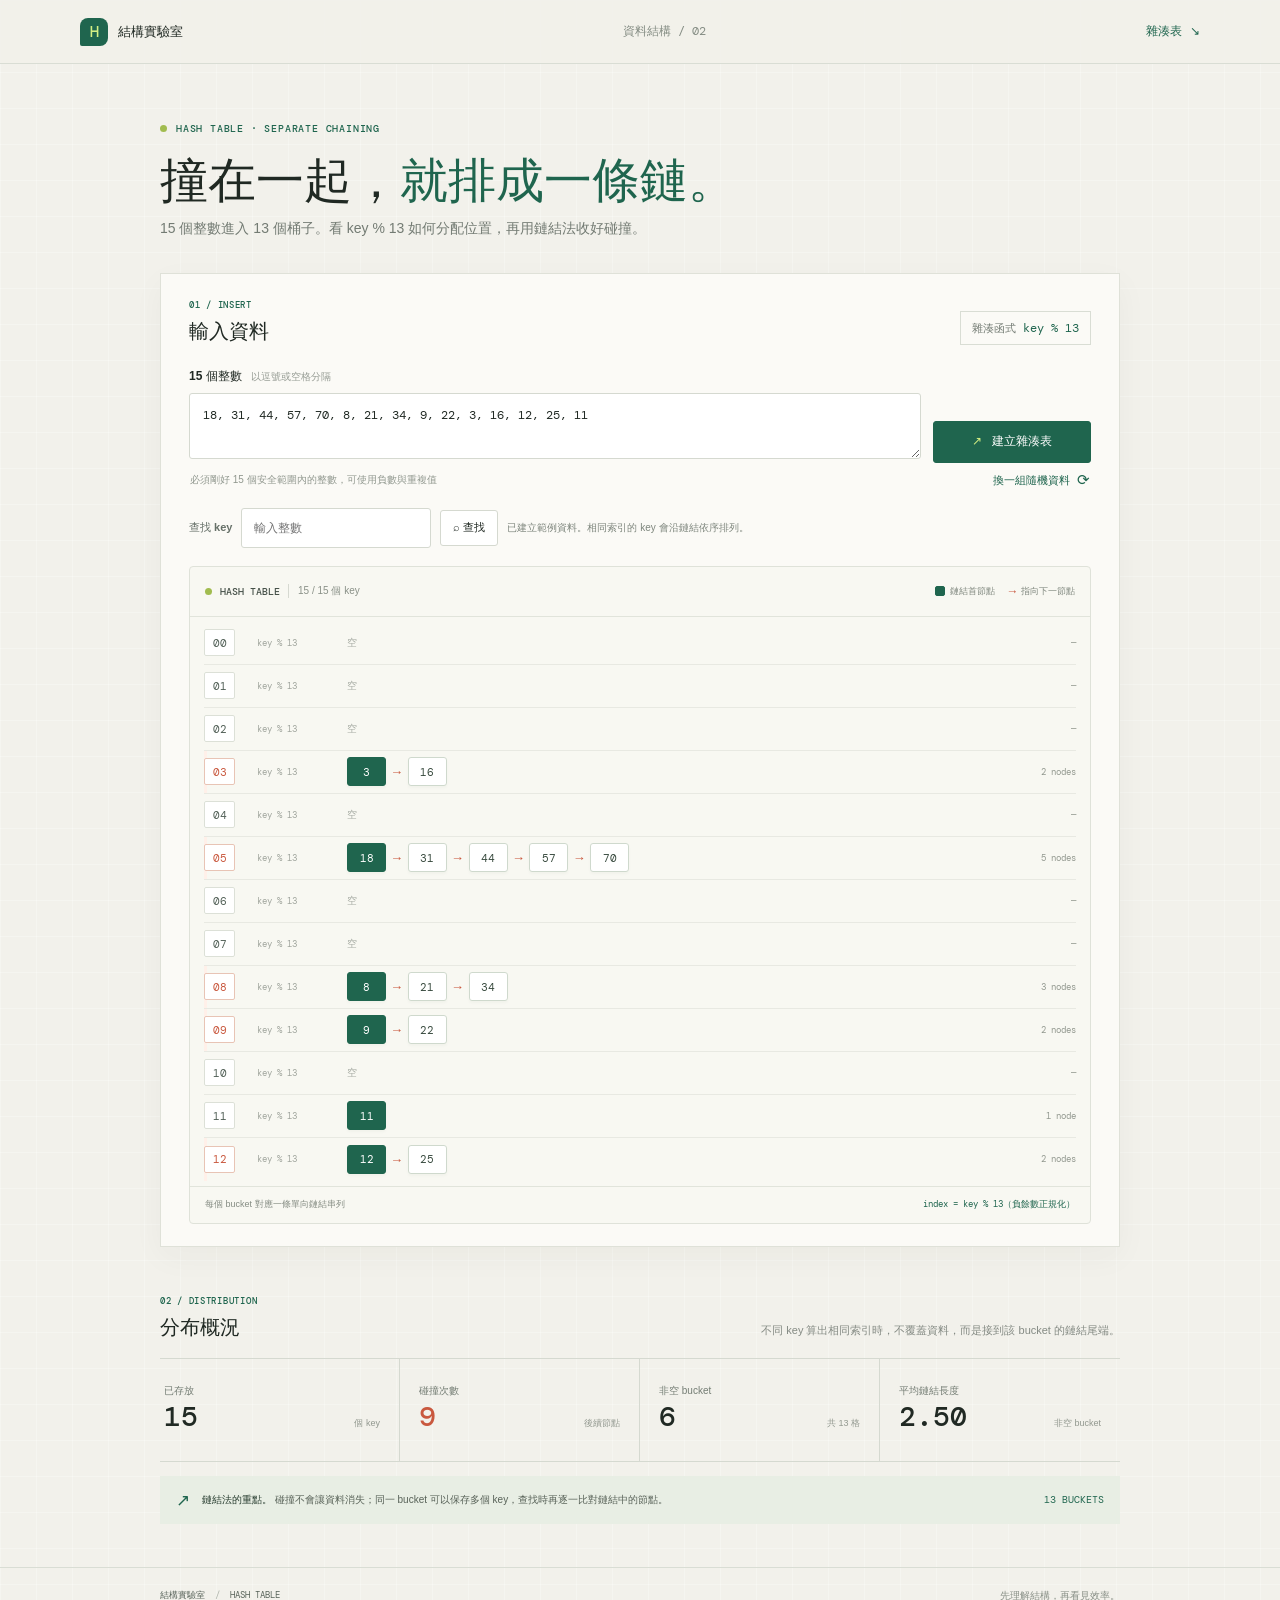
==== index.html @ 8bde81b6 "Bust static asset cache" ====
<!doctype html>
<html lang="zh-Hant">
  <head>
    <meta charset="UTF-8" />
    <meta name="viewport" content="width=device-width, initial-scale=1.0" />
    <meta name="theme-color" content="#f2f1eb" />
    <meta name="description" content="輸入 15 個整數，透過 key % 13 與鏈結法觀察雜湊表的碰撞處理。" />
    <title>Hash Lab | 鏈結雜湊表</title>
    <link rel="preconnect" href="https://fonts.googleapis.com" />
    <link rel="preconnect" href="https://fonts.gstatic.com" crossorigin />
    <link href="https://fonts.googleapis.com/css2?family=DM+Mono:wght@400;500&family=IBM+Plex+Sans+TC:wght@400;500;600;700&display=swap" rel="stylesheet" />
    <link rel="stylesheet" href="./styles.css?v=2" />
    <script src="./app.js?v=2" defer></script>
  </head>
  <body>
    <header class="topbar">
      <a class="wordmark" href="#top" aria-label="Hash Lab 首頁"><span class="brand-mark">H</span><span>結構實驗室</span></a>
      <span class="topbar-note">資料結構 / 02</span>
      <a class="top-link" href="#table">雜湊表 <span aria-hidden="true">↘</span></a>
    </header>

    <main id="top">
      <section class="intro" aria-labelledby="page-title">
        <div class="eyebrow"><span class="eyebrow-dot"></span>HASH TABLE · SEPARATE CHAINING</div>
        <h1 id="page-title">撞在一起，<span>就排成一條鏈。</span></h1>
        <p class="intro-copy">15 個整數進入 13 個桶子。看 key % 13 如何分配位置，再用鏈結法收好碰撞。</p>
      </section>

      <section class="workspace" aria-label="雜湊表操作區">
        <div class="workspace-heading">
          <div><span class="section-index">01 / INSERT</span><h2>輸入資料</h2></div>
          <span class="rule-tag"><span>雜湊函式</span>key % 13</span>
        </div>

        <div class="input-row">
          <label class="sequence-field" for="keys-input">
            <span class="field-label">15 個整數 <span>以逗號或空格分隔</span></span>
            <textarea id="keys-input" rows="2" spellcheck="false" aria-describedby="input-help">18, 31, 44, 57, 70, 8, 21, 34, 9, 22, 3, 16, 12, 25, 11</textarea>
          </label>
          <button class="button button-primary" id="build-button" type="button"><span aria-hidden="true">↗</span> 建立雜湊表</button>
        </div>
        <div class="input-meta"><span id="input-help">必須剛好 15 個安全範圍內的整數，可使用負數與重複值</span><button class="text-button" id="random-button" type="button">換一組隨機資料 <span aria-hidden="true">⟳</span></button></div>

        <div class="lookup-row">
          <label for="lookup-input">查找 key</label>
          <input id="lookup-input" type="number" inputmode="numeric" placeholder="輸入整數" />
          <button class="button button-small" id="lookup-button" type="button" title="搜尋雜湊表中的數值">⌕ 查找</button>
          <span id="operation-status" role="status" aria-live="polite">已建立範例資料。相同索引的 key 會沿鏈結依序排列。</span>
        </div>

        <div class="table-panel" id="table">
          <div class="table-panel-head">
            <div class="table-label"><span class="live-dot"></span> HASH TABLE <span class="table-count" id="key-count">15 / 15 個 key</span></div>
            <div class="table-legend"><span><i class="legend-head"></i>鏈結首節點</span><span><i class="legend-next">→</i>指向下一節點</span></div>
          </div>
          <div class="bucket-list" id="bucket-list" aria-label="雜湊表索引 0 到 12"></div>
          <div class="table-panel-foot"><span>每個 bucket 對應一條單向鏈結串列</span><span class="formula-note">index = key % 13（負餘數正規化）</span></div>
        </div>
      </section>

      <section class="summary" aria-labelledby="summary-title">
        <div class="summary-heading">
          <div><span class="section-index">02 / DISTRIBUTION</span><h2 id="summary-title">分布概況</h2></div>
          <p>不同 key 算出相同索引時，不覆蓋資料，而是接到該 bucket 的鏈結尾端。</p>
        </div>
        <div class="stats-row">
          <div class="stat"><span>已存放</span><strong id="stored-count">15</strong><small>個 key</small></div>
          <div class="stat"><span>碰撞次數</span><strong id="collision-count">—</strong><small>後續節點</small></div>
          <div class="stat"><span>非空 bucket</span><strong id="used-count">—</strong><small>共 13 格</small></div>
          <div class="stat stat-formula"><span>平均鏈結長度</span><strong id="average-length">—</strong><small>非空 bucket</small></div>
        </div>
        <div class="takeaway"><span class="takeaway-mark">↗</span><p><strong>鏈結法的重點。</strong> 碰撞不會讓資料消失；同一 bucket 可以保存多個 key，查找時再逐一比對鏈結中的節點。</p><span class="sample-size">13 BUCKETS</span></div>
      </section>
    </main>

    <footer><span>結構實驗室 <span class="footer-sep">/</span> HASH TABLE</span><span>先理解結構，再看見效率。</span></footer>
  </body>
</html>
---- styles.css ----
@import url('https://fonts.googleapis.com/css2?family=DM+Mono:wght@400;500&family=IBM+Plex+Sans+TC:wght@400;500;600;700&display=swap');

:root {
  font-family: 'IBM Plex Sans TC', 'Noto Sans TC', sans-serif;
  color: #202923;
  background: #f2f1eb;
  font-synthesis: none;
  text-rendering: optimizeLegibility;
  --ink: #202923;
  --muted: #737b73;
  --line: #d9ddd4;
  --paper: #fbfaf6;
  --green: #1f654e;
  --green-dark: #174c3c;
  --green-pale: #e8f0e7;
  --lime: #d4ee83;
  --coral: #c9583e;
  --mono: 'DM Mono', 'Courier New', monospace;
}

* { box-sizing: border-box; }
html { scroll-behavior: smooth; }
body { margin: 0; min-width: 320px; background-color: #f2f1eb; background-image: linear-gradient(#ffffff40 1px, transparent 1px), linear-gradient(90deg, #ffffff40 1px, transparent 1px); background-size: 36px 36px; }
button, input, textarea { font: inherit; }
button { color: inherit; }
.topbar { height: 64px; padding: 0 max(28px, calc((100% - 1120px) / 2)); display: flex; align-items: center; justify-content: space-between; border-bottom: 1px solid var(--line); background: #f2f1ebeb; }
.wordmark { display: flex; align-items: center; gap: 10px; color: var(--ink); font-size: 13px; font-weight: 700; text-decoration: none; }
.brand-mark { display: grid; place-items: center; width: 28px; height: 28px; border-radius: 8px 8px 8px 2px; color: var(--lime); background: var(--green); font: 500 15px var(--mono); }
.topbar-note, .top-link { font-size: 12px; }
.topbar-note { color: #858d84; font-family: var(--mono); }
.top-link { color: var(--green); font-weight: 600; text-decoration: none; }
.top-link span { margin-left: 5px; }
main { width: min(100% - 48px, 960px); margin: 0 auto; }
.intro { padding: 58px 0 35px; animation: rise-in .55s ease-out both; }
.eyebrow, .section-index { color: var(--green); font: 500 10px var(--mono); letter-spacing: .08em; }
.eyebrow { display: flex; gap: 9px; align-items: center; }
.eyebrow-dot, .live-dot { width: 7px; height: 7px; flex: 0 0 7px; border-radius: 50%; background: #a1bc4f; }
h1 { margin: 17px 0 10px; font-size: clamp(32px, 5vw, 48px); line-height: 1.2; font-weight: 700; }
h1 span { color: var(--green); }
.intro-copy { margin: 0; color: #737b73; font-size: 14px; }
.workspace { padding: 25px 28px 22px; border: 1px solid #dfe1d8; background: var(--paper); box-shadow: 0 10px 30px #34382d0a; animation: rise-in .55s .08s ease-out both; }
.workspace-heading, .summary-heading { display: flex; align-items: end; justify-content: space-between; }
.section-index { display: block; margin-bottom: 7px; font-size: 9px; }
h2 { margin: 0; font-size: 20px; font-weight: 600; }
.rule-tag { padding: 8px 11px; border: 1px solid var(--line); color: var(--green); font: 12px var(--mono); white-space: nowrap; }
.rule-tag span { margin-right: 7px; color: var(--muted); font: 11px 'IBM Plex Sans TC', sans-serif; }
.input-row { display: flex; gap: 12px; align-items: end; margin-top: 23px; }
.sequence-field { flex: 1; min-width: 0; }
.field-label { display: flex; gap: 9px; align-items: baseline; margin-bottom: 8px; font-size: 12px; font-weight: 600; }
.field-label span { color: #969c94; font-size: 10px; font-weight: 400; }
textarea, input { width: 100%; border: 1px solid #d5d9d0; border-radius: 3px; outline: none; background: #fff; color: var(--ink); transition: border-color .16s, box-shadow .16s; }
textarea { min-height: 66px; padding: 11px 13px; resize: vertical; font: 12px/1.7 var(--mono); }
input { height: 40px; padding: 0 12px; font-size: 12px; }
textarea:focus, input:focus { border-color: var(--green); box-shadow: 0 0 0 3px #246b5418; }
.button { min-height: 40px; padding: 0 14px; border: 1px solid #d5d9d0; border-radius: 3px; background: #fff; cursor: pointer; font-size: 12px; font-weight: 600; transition: transform .15s, background .15s, border-color .15s; }
.button:hover:not(:disabled) { transform: translateY(-1px); border-color: #9eafa0; }
.button:active:not(:disabled) { transform: translateY(0); }
.button:disabled { opacity: .45; cursor: not-allowed; }
.button-primary { min-width: 158px; height: 42px; border-color: var(--green); background: var(--green); color: #fff; }
.button-primary:hover:not(:disabled) { background: var(--green-dark); }
.button-primary span { margin-right: 6px; color: var(--lime); }
.input-meta { display: flex; justify-content: space-between; align-items: center; gap: 10px; margin: 8px 1px 19px; color: #91988f; font-size: 10px; }
.text-button { padding: 0; border: 0; background: none; color: var(--green); cursor: pointer; font-size: 11px; font-weight: 600; white-space: nowrap; }
.text-button span { margin-left: 4px; font-size: 15px; vertical-align: -1px; }
.lookup-row { display: grid; grid-template-columns: auto minmax(120px, 190px) auto 1fr; gap: 9px; align-items: center; margin-bottom: 18px; }
.lookup-row > label { color: #667068; font-size: 11px; font-weight: 600; }
.button-small { min-height: 36px; padding: 0 12px; font-size: 11px; }
#operation-status { min-width: 0; color: #7e867d; font-size: 10px; line-height: 1.6; }
#operation-status[data-state='error'] { color: var(--coral); }
#operation-status[data-state='success'] { color: var(--green); }
.table-panel { overflow: hidden; border: 1px solid #dfe2d9; border-radius: 4px; background: #f8f8f2; }
.table-panel-head { min-height: 50px; padding: 0 15px; display: flex; align-items: center; justify-content: space-between; gap: 12px; border-bottom: 1px solid #e1e4db; }
.table-label { display: flex; align-items: center; gap: 8px; color: #465149; font: 500 10px var(--mono); white-space: nowrap; }
.table-count { padding-left: 9px; border-left: 1px solid #d6d9d1; color: #8a9188; font: 10px 'IBM Plex Sans TC', sans-serif; }
.table-legend { display: flex; gap: 14px; align-items: center; color: #7f877e; font-size: 9px; }
.table-legend > span { display: flex; gap: 5px; align-items: center; white-space: nowrap; }
.legend-head { width: 10px; height: 10px; border: 1px solid var(--green); border-radius: 2px; background: var(--green); }
.legend-next { color: var(--coral); font: 12px var(--mono); }
.bucket-list { padding: 5px 14px; }
.bucket-row { min-height: 43px; display: grid; grid-template-columns: 43px 78px minmax(0, 1fr) 56px; gap: 10px; align-items: center; border-bottom: 1px solid #e8e9e2; animation: row-in .3s ease-out both; }
.bucket-row:last-child { border-bottom: 0; }
.bucket-row.has-collision { background: linear-gradient(90deg, #fff0e9 0, #fff0e9 3px, transparent 3px); }
.bucket-index { display: grid; place-items: center; width: 31px; height: 27px; border: 1px solid #dce0d7; border-radius: 2px; background: #fff; color: #526057; font: 11px var(--mono); }
.has-collision .bucket-index { border-color: #e8c4b5; color: var(--coral); }
.bucket-formula { color: #a0a59d; font: 9px var(--mono); }
.chain { display: flex; min-width: 0; align-items: center; gap: 7px; overflow-x: auto; padding: 5px 2px; scrollbar-width: thin; }
.chain-empty { color: #a6aba3; font-size: 10px; }
.chain-node { display: grid; place-items: center; flex: 0 0 auto; min-width: 39px; height: 29px; padding: 0 7px; border: 1px solid #cfd9cd; border-radius: 3px; background: #fff; color: #384a3e; font: 11px var(--mono); box-shadow: 0 2px 3px #23322208; transition: background .2s, outline-color .2s; }
.chain-head { border-color: var(--green); background: var(--green); color: #fff; }
.chain-node.is-match { outline: 3px solid #e7ba52; outline-offset: 2px; }
.chain-arrow { flex: 0 0 auto; color: var(--coral); font: 13px var(--mono); }
.chain-size { color: #92988f; font: 9px var(--mono); text-align: right; white-space: nowrap; }
.table-panel-foot { min-height: 37px; padding: 0 15px; display: flex; justify-content: space-between; align-items: center; gap: 12px; border-top: 1px solid #e1e4db; color: #858c83; font-size: 9px; }
.formula-note { color: var(--green); font: 9px var(--mono); white-space: nowrap; }
.summary { padding: 48px 0 43px; animation: rise-in .55s .14s ease-out both; }
.summary-heading { margin-bottom: 17px; }
.summary-heading p { max-width: 370px; margin: 0 0 1px; color: #858b84; font-size: 11px; line-height: 1.7; }
.stats-row { display: grid; grid-template-columns: repeat(4, 1fr); border-top: 1px solid #d5d9d0; border-bottom: 1px solid #d5d9d0; }
.stat { min-height: 102px; padding: 15px 19px; display: grid; grid-template-columns: 1fr auto; align-content: center; align-items: baseline; column-gap: 7px; border-right: 1px solid #d5d9d0; }
.stat:first-child { padding-left: 4px; }
.stat:last-child { border-right: 0; }
.stat > span { grid-column: 1 / -1; color: #747d74; font-size: 10px; }
.stat strong { color: var(--ink); font: 500 28px var(--mono); }
.stat:nth-child(2) strong { color: var(--coral); }
.stat small { color: #92988f; font-size: 9px; }
.takeaway { display: flex; align-items: center; gap: 12px; margin-top: 14px; padding: 13px 16px; background: #e8eee4; }
.takeaway-mark { color: var(--green); font: 17px var(--mono); }
.takeaway p { flex: 1; margin: 0; color: #586258; font-size: 10px; line-height: 1.7; }
.takeaway p strong { color: #263b2e; }
.sample-size { color: var(--green); font: 10px var(--mono); white-space: nowrap; }
footer { min-height: 57px; padding: 0 max(28px, calc((100% - 960px) / 2)); display: flex; justify-content: space-between; align-items: center; border-top: 1px solid var(--line); color: #899087; font-size: 10px; }
footer > span:first-child { color: #59645b; font: 9px var(--mono); }
.footer-sep { padding: 0 5px; color: #b0b5ac; }
@keyframes rise-in { from { opacity: 0; transform: translateY(9px); } to { opacity: 1; transform: translateY(0); } }
@keyframes row-in { from { opacity: 0; transform: translateX(-4px); } to { opacity: 1; transform: translateX(0); } }
@media (max-width: 700px) {
  .topbar { height: 56px; padding: 0 18px; }
  .topbar-note { display: none; }
  main { width: min(100% - 32px, 960px); }
  .intro { padding: 42px 0 28px; }
  h1 { max-width: 520px; font-size: 34px; }
  .intro-copy { max-width: 440px; font-size: 12px; line-height: 1.8; }
  .workspace { padding: 19px 14px 15px; }
  .input-row { align-items: stretch; flex-direction: column; }
  .button-primary { width: 100%; }
  .input-meta { align-items: flex-start; font-size: 9px; }
  .text-button { font-size: 10px; }
  .lookup-row { grid-template-columns: auto minmax(90px, 1fr) auto; }
  #operation-status { grid-column: 1 / -1; min-height: 18px; }
  .table-panel-head { align-items: flex-start; flex-direction: column; justify-content: center; padding: 10px 11px; }
  .table-legend { gap: 10px; }
  .bucket-list { padding: 4px 8px; }
  .bucket-row { grid-template-columns: 35px 1fr 48px; gap: 7px; min-height: 42px; }
  .bucket-formula { display: none; }
  .bucket-index { width: 29px; }
  .chain { gap: 5px; }
  .chain-node { min-width: 35px; height: 27px; padding: 0 5px; font-size: 10px; }
  .table-panel-foot { min-height: 43px; align-items: flex-start; flex-direction: column; justify-content: center; gap: 3px; padding: 6px 10px; }
  .summary { padding: 39px 0 32px; }
  .summary-heading { align-items: flex-start; flex-direction: column; gap: 9px; }
  .summary-heading p { max-width: none; }
  .stats-row { grid-template-columns: 1fr 1fr; }
  .stat { min-height: 86px; padding: 12px 13px; border-bottom: 1px solid #d5d9d0; }
  .stat:nth-child(2) { border-right: 0; }
  .stat:nth-child(3), .stat:nth-child(4) { border-bottom: 0; }
  .stat:first-child { padding-left: 13px; }
  .stat:nth-child(3) { padding-left: 13px; }
  .stat strong { font-size: 25px; }
  .takeaway { align-items: flex-start; gap: 8px; padding: 12px; }
  .sample-size { display: none; }
  footer { min-height: 52px; padding: 0 16px; font-size: 9px; }
}
@media (max-width: 380px) {
  .field-label { align-items: flex-start; flex-direction: column; gap: 2px; }
  .input-meta { flex-direction: column; }
  .rule-tag { padding: 7px; font-size: 10px; }
  .table-label { gap: 6px; font-size: 9px; }
  .table-count { padding-left: 6px; font-size: 9px; }
  .chain { gap: 4px; }
  .chain-node { min-width: 32px; padding: 0 3px; font-size: 9px; }
}
@media (prefers-reduced-motion: reduce) {
  *, *::before, *::after { scroll-behavior: auto !important; animation-duration: .01ms !important; animation-iteration-count: 1 !important; transition-duration: .01ms !important; }
}
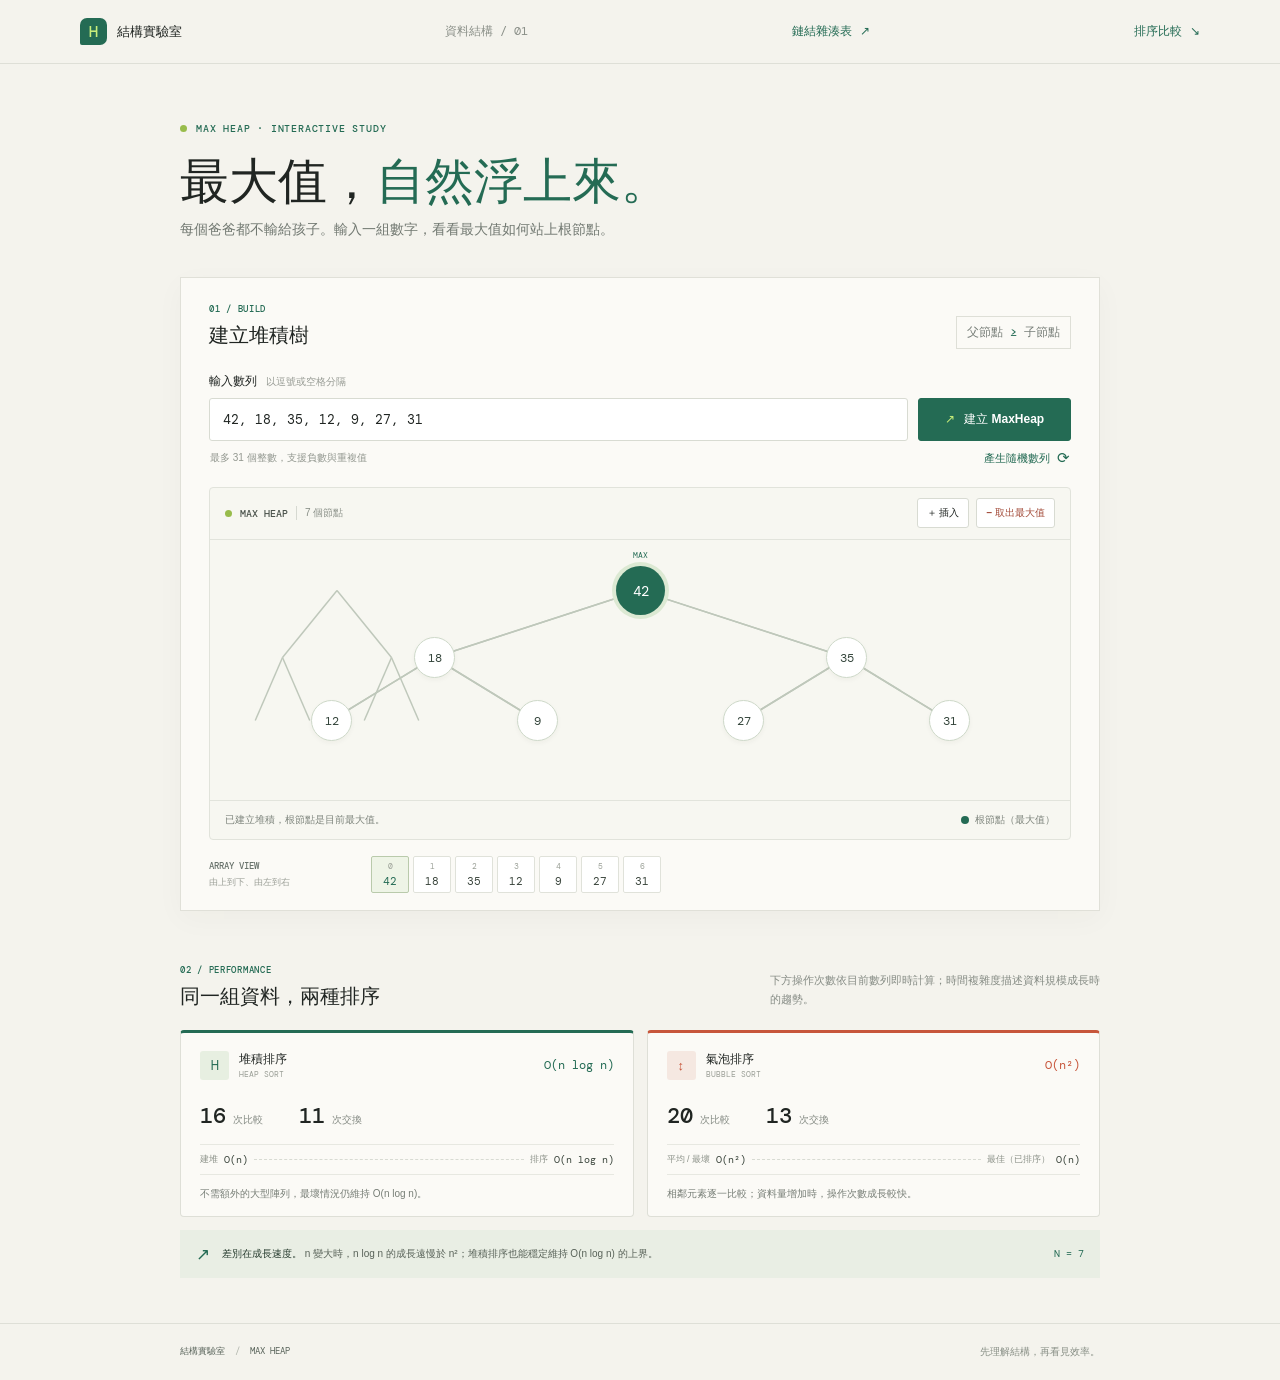
==== commit 76b92fcb: "Keep MaxHeap and add standalone hash table page" ====
--- a/index.html
+++ b/index.html
@@ -3,76 +3,92 @@
   <head>
     <meta charset="UTF-8" />
     <meta name="viewport" content="width=device-width, initial-scale=1.0" />
-    <meta name="theme-color" content="#f2f1eb" />
-    <meta name="description" content="輸入 15 個整數，透過 key % 13 與鏈結法觀察雜湊表的碰撞處理。" />
-    <title>Hash Lab | 鏈結雜湊表</title>
+    <meta name="theme-color" content="#f4f3ed" />
+    <meta name="description" content="輸入自訂數列，互動觀察 MaxHeap 最大堆積樹，並比較堆積排序與氣泡排序。" />
+    <title>MaxHeap | 堆積排序實驗室</title>
     <link rel="preconnect" href="https://fonts.googleapis.com" />
     <link rel="preconnect" href="https://fonts.gstatic.com" crossorigin />
     <link href="https://fonts.googleapis.com/css2?family=DM+Mono:wght@400;500&family=IBM+Plex+Sans+TC:wght@400;500;600;700&display=swap" rel="stylesheet" />
-    <link rel="stylesheet" href="./styles.css?v=2" />
-    <script src="./app.js?v=2" defer></script>
+    <link rel="stylesheet" href="./styles.css" />
+    <script src="./app.js" defer></script>
   </head>
   <body>
     <header class="topbar">
-      <a class="wordmark" href="#top" aria-label="Hash Lab 首頁"><span class="brand-mark">H</span><span>結構實驗室</span></a>
-      <span class="topbar-note">資料結構 / 02</span>
-      <a class="top-link" href="#table">雜湊表 <span aria-hidden="true">↘</span></a>
+      <a class="wordmark" href="#top" aria-label="MaxHeap 首頁"><span class="brand-mark">H</span><span>結構實驗室</span></a>
+      <span class="topbar-note">資料結構 / 01</span>
+      <a class="top-link" href="./hash-table/">鏈結雜湊表 <span aria-hidden="true">↗</span></a>
+      <a class="top-link" href="#compare">排序比較 <span aria-hidden="true">↘</span></a>
     </header>
 
     <main id="top">
       <section class="intro" aria-labelledby="page-title">
-        <div class="eyebrow"><span class="eyebrow-dot"></span>HASH TABLE · SEPARATE CHAINING</div>
-        <h1 id="page-title">撞在一起，<span>就排成一條鏈。</span></h1>
-        <p class="intro-copy">15 個整數進入 13 個桶子。看 key % 13 如何分配位置，再用鏈結法收好碰撞。</p>
+        <div class="eyebrow"><span class="eyebrow-dot"></span>MAX HEAP · INTERACTIVE STUDY</div>
+        <h1 id="page-title">最大值，<span>自然浮上來。</span></h1>
+        <p class="intro-copy">每個爸爸都不輸給孩子。輸入一組數字，看看最大值如何站上根節點。</p>
       </section>
 
-      <section class="workspace" aria-label="雜湊表操作區">
+      <section class="workspace" aria-label="MaxHeap 操作區">
         <div class="workspace-heading">
-          <div><span class="section-index">01 / INSERT</span><h2>輸入資料</h2></div>
-          <span class="rule-tag"><span>雜湊函式</span>key % 13</span>
+          <div><span class="section-index">01 / BUILD</span><h2>建立堆積樹</h2></div>
+          <span class="rule-tag"><span>父節點</span> ≥ <span>子節點</span></span>
         </div>
 
         <div class="input-row">
-          <label class="sequence-field" for="keys-input">
-            <span class="field-label">15 個整數 <span>以逗號或空格分隔</span></span>
-            <textarea id="keys-input" rows="2" spellcheck="false" aria-describedby="input-help">18, 31, 44, 57, 70, 8, 21, 34, 9, 22, 3, 16, 12, 25, 11</textarea>
+          <label class="sequence-field" for="sequence-input">
+            <span class="field-label">輸入數列 <span>以逗號或空格分隔</span></span>
+            <input id="sequence-input" type="text" value="42, 18, 35, 12, 9, 27, 31" autocomplete="off" spellcheck="false" aria-describedby="input-help" />
           </label>
-          <button class="button button-primary" id="build-button" type="button"><span aria-hidden="true">↗</span> 建立雜湊表</button>
+          <button class="button button-primary" id="build-button" type="button"><span aria-hidden="true">↗</span> 建立 MaxHeap</button>
         </div>
-        <div class="input-meta"><span id="input-help">必須剛好 15 個安全範圍內的整數，可使用負數與重複值</span><button class="text-button" id="random-button" type="button">換一組隨機資料 <span aria-hidden="true">⟳</span></button></div>
+        <div class="input-meta"><span id="input-help">最多 31 個整數，支援負數與重複值</span><button class="text-button" id="random-button" type="button">產生隨機數列 <span aria-hidden="true">⟳</span></button></div>
 
-        <div class="lookup-row">
-          <label for="lookup-input">查找 key</label>
-          <input id="lookup-input" type="number" inputmode="numeric" placeholder="輸入整數" />
-          <button class="button button-small" id="lookup-button" type="button" title="搜尋雜湊表中的數值">⌕ 查找</button>
-          <span id="operation-status" role="status" aria-live="polite">已建立範例資料。相同索引的 key 會沿鏈結依序排列。</span>
+        <div class="tree-panel">
+          <div class="tree-panel-head">
+            <div class="tree-label"><span class="live-dot"></span> MAX HEAP <span class="tree-count" id="node-count">7 個節點</span></div>
+            <div class="tree-actions">
+              <button class="button button-small" id="insert-button" type="button" title="加入一個隨機整數">＋ 插入</button>
+              <button class="button button-small button-remove" id="extract-button" type="button" title="移除並回傳根節點最大值">− 取出最大值</button>
+            </div>
+          </div>
+          <div class="tree-scroll" id="tree-scroll">
+            <div class="tree-empty" id="tree-empty" hidden>堆積是空的。輸入數列後建立，或插入一個新值。</div>
+            <div class="tree-canvas" id="tree-canvas" aria-label="MaxHeap 樹形圖">
+              <svg class="tree-edges" id="tree-edges" aria-hidden="true"></svg>
+              <div class="tree-levels" id="tree-levels"></div>
+            </div>
+          </div>
+          <div class="tree-panel-foot"><span id="operation-status" role="status" aria-live="polite">已建立堆積，根節點是目前最大值。</span><span class="root-key"><i></i>根節點（最大值）</span></div>
         </div>
 
-        <div class="table-panel" id="table">
-          <div class="table-panel-head">
-            <div class="table-label"><span class="live-dot"></span> HASH TABLE <span class="table-count" id="key-count">15 / 15 個 key</span></div>
-            <div class="table-legend"><span><i class="legend-head"></i>鏈結首節點</span><span><i class="legend-next">→</i>指向下一節點</span></div>
-          </div>
-          <div class="bucket-list" id="bucket-list" aria-label="雜湊表索引 0 到 12"></div>
-          <div class="table-panel-foot"><span>每個 bucket 對應一條單向鏈結串列</span><span class="formula-note">index = key % 13（負餘數正規化）</span></div>
+        <div class="array-strip">
+          <div class="array-label"><span>ARRAY VIEW</span><small>由上到下、由左到右</small></div>
+          <div class="array-values" id="array-values" aria-label="堆積陣列表示"></div>
         </div>
       </section>
 
-      <section class="summary" aria-labelledby="summary-title">
-        <div class="summary-heading">
-          <div><span class="section-index">02 / DISTRIBUTION</span><h2 id="summary-title">分布概況</h2></div>
-          <p>不同 key 算出相同索引時，不覆蓋資料，而是接到該 bucket 的鏈結尾端。</p>
+      <section class="comparison" id="compare" aria-labelledby="compare-title">
+        <div class="compare-heading">
+          <div><span class="section-index">02 / PERFORMANCE</span><h2 id="compare-title">同一組資料，兩種排序</h2></div>
+          <p>下方操作次數依目前數列即時計算；時間複雜度描述資料規模成長時的趨勢。</p>
         </div>
-        <div class="stats-row">
-          <div class="stat"><span>已存放</span><strong id="stored-count">15</strong><small>個 key</small></div>
-          <div class="stat"><span>碰撞次數</span><strong id="collision-count">—</strong><small>後續節點</small></div>
-          <div class="stat"><span>非空 bucket</span><strong id="used-count">—</strong><small>共 13 格</small></div>
-          <div class="stat stat-formula"><span>平均鏈結長度</span><strong id="average-length">—</strong><small>非空 bucket</small></div>
+        <div class="compare-grid">
+          <article class="algorithm heap-algorithm">
+            <div class="algorithm-top"><span class="algorithm-icon">H</span><span class="algorithm-name">堆積排序 <small>HEAP SORT</small></span><span class="algorithm-complexity">O(n log n)</span></div>
+            <div class="algorithm-stats"><div><strong id="heap-comparisons">—</strong><span>次比較</span></div><div><strong id="heap-swaps">—</strong><span>次交換</span></div></div>
+            <div class="complexity-line"><span>建堆</span><b>O(n)</b><i></i><span>排序</span><b>O(n log n)</b></div>
+            <p>不需額外的大型陣列，最壞情況仍維持 O(n log n)。</p>
+          </article>
+          <article class="algorithm bubble-algorithm">
+            <div class="algorithm-top"><span class="algorithm-icon">↕</span><span class="algorithm-name">氣泡排序 <small>BUBBLE SORT</small></span><span class="algorithm-complexity">O(n²)</span></div>
+            <div class="algorithm-stats"><div><strong id="bubble-comparisons">—</strong><span>次比較</span></div><div><strong id="bubble-swaps">—</strong><span>次交換</span></div></div>
+            <div class="complexity-line"><span>平均 / 最壞</span><b>O(n²)</b><i></i><span>最佳（已排序）</span><b>O(n)</b></div>
+            <p>相鄰元素逐一比較；資料量增加時，操作次數成長較快。</p>
+          </article>
         </div>
-        <div class="takeaway"><span class="takeaway-mark">↗</span><p><strong>鏈結法的重點。</strong> 碰撞不會讓資料消失；同一 bucket 可以保存多個 key，查找時再逐一比對鏈結中的節點。</p><span class="sample-size">13 BUCKETS</span></div>
+        <div class="takeaway"><span class="takeaway-mark">↗</span><p><strong>差別在成長速度。</strong> n 變大時，n log n 的成長遠慢於 n²；堆積排序也能穩定維持 O(n log n) 的上界。</p><span class="sample-size" id="sample-size">N = 7</span></div>
       </section>
     </main>
 
-    <footer><span>結構實驗室 <span class="footer-sep">/</span> HASH TABLE</span><span>先理解結構，再看見效率。</span></footer>
+    <footer><span>結構實驗室 <span class="footer-sep">/</span> MAX HEAP</span><span>先理解結構，再看見效率。</span></footer>
   </body>
 </html>
--- a/styles.css
+++ b/styles.css
@@ -2,162 +2,149 @@
 
 :root {
   font-family: 'IBM Plex Sans TC', 'Noto Sans TC', sans-serif;
-  color: #202923;
-  background: #f2f1eb;
+  color: #202522;
+  background: #f4f3ed;
   font-synthesis: none;
   text-rendering: optimizeLegibility;
-  --ink: #202923;
-  --muted: #737b73;
-  --line: #d9ddd4;
+  --ink: #202522;
+  --muted: #747b75;
+  --line: #dedfd7;
   --paper: #fbfaf6;
-  --green: #1f654e;
-  --green-dark: #174c3c;
-  --green-pale: #e8f0e7;
-  --lime: #d4ee83;
-  --coral: #c9583e;
+  --green: #246b54;
+  --green-bright: #c9ee7a;
+  --red: #c7563b;
   --mono: 'DM Mono', 'Courier New', monospace;
 }
 
 * { box-sizing: border-box; }
 html { scroll-behavior: smooth; }
-body { margin: 0; min-width: 320px; background-color: #f2f1eb; background-image: linear-gradient(#ffffff40 1px, transparent 1px), linear-gradient(90deg, #ffffff40 1px, transparent 1px); background-size: 36px 36px; }
-button, input, textarea { font: inherit; }
+body { margin: 0; min-width: 320px; }
+button, input { font: inherit; }
 button { color: inherit; }
-.topbar { height: 64px; padding: 0 max(28px, calc((100% - 1120px) / 2)); display: flex; align-items: center; justify-content: space-between; border-bottom: 1px solid var(--line); background: #f2f1ebeb; }
-.wordmark { display: flex; align-items: center; gap: 10px; color: var(--ink); font-size: 13px; font-weight: 700; text-decoration: none; }
-.brand-mark { display: grid; place-items: center; width: 28px; height: 28px; border-radius: 8px 8px 8px 2px; color: var(--lime); background: var(--green); font: 500 15px var(--mono); }
+.topbar { height: 64px; padding: 0 max(28px, calc((100% - 1120px) / 2)); display: flex; align-items: center; justify-content: space-between; border-bottom: 1px solid var(--line); }
+.wordmark { display: flex; align-items: center; gap: 10px; text-decoration: none; color: var(--ink); font-size: 13px; font-weight: 700; }
+.brand-mark { display: grid; place-items: center; width: 27px; height: 27px; border-radius: 7px 7px 7px 2px; color: var(--green-bright); background: var(--green); font: 500 15px var(--mono); }
 .topbar-note, .top-link { font-size: 12px; }
-.topbar-note { color: #858d84; font-family: var(--mono); }
-.top-link { color: var(--green); font-weight: 600; text-decoration: none; }
+.topbar-note { color: #8b9089; font-family: var(--mono); }
+.top-link { color: var(--green); text-decoration: none; font-weight: 600; }
 .top-link span { margin-left: 5px; }
-main { width: min(100% - 48px, 960px); margin: 0 auto; }
-.intro { padding: 58px 0 35px; animation: rise-in .55s ease-out both; }
+main { width: min(100% - 48px, 920px); margin: 0 auto; }
+.intro { padding: 58px 0 38px; animation: rise-in .55s ease-out both; }
 .eyebrow, .section-index { color: var(--green); font: 500 10px var(--mono); letter-spacing: .08em; }
 .eyebrow { display: flex; gap: 9px; align-items: center; }
-.eyebrow-dot, .live-dot { width: 7px; height: 7px; flex: 0 0 7px; border-radius: 50%; background: #a1bc4f; }
-h1 { margin: 17px 0 10px; font-size: clamp(32px, 5vw, 48px); line-height: 1.2; font-weight: 700; }
+.eyebrow-dot, .live-dot { width: 7px; height: 7px; border-radius: 50%; background: #98bc4b; }
+h1 { margin: 17px 0 10px; font-size: clamp(32px, 5vw, 49px); line-height: 1.2; letter-spacing: 0; font-weight: 700; }
 h1 span { color: var(--green); }
-.intro-copy { margin: 0; color: #737b73; font-size: 14px; }
-.workspace { padding: 25px 28px 22px; border: 1px solid #dfe1d8; background: var(--paper); box-shadow: 0 10px 30px #34382d0a; animation: rise-in .55s .08s ease-out both; }
-.workspace-heading, .summary-heading { display: flex; align-items: end; justify-content: space-between; }
+.intro-copy { margin: 0; color: #727972; font-size: 14px; }
+.workspace { padding: 25px 28px 0; border: 1px solid #e0e0d8; background: var(--paper); box-shadow: 0 8px 28px #34382d08; animation: rise-in .55s .08s ease-out both; }
+.workspace-heading, .compare-heading { display: flex; align-items: end; justify-content: space-between; }
 .section-index { display: block; margin-bottom: 7px; font-size: 9px; }
-h2 { margin: 0; font-size: 20px; font-weight: 600; }
-.rule-tag { padding: 8px 11px; border: 1px solid var(--line); color: var(--green); font: 12px var(--mono); white-space: nowrap; }
-.rule-tag span { margin-right: 7px; color: var(--muted); font: 11px 'IBM Plex Sans TC', sans-serif; }
-.input-row { display: flex; gap: 12px; align-items: end; margin-top: 23px; }
+h2 { margin: 0; font-size: 20px; font-weight: 600; letter-spacing: 0; }
+.rule-tag { padding: 7px 10px; border: 1px solid var(--line); color: var(--green); font: 12px var(--mono); }
+.rule-tag span { color: var(--muted); font-family: 'IBM Plex Sans TC', sans-serif; }
+.input-row { display: flex; gap: 10px; align-items: end; margin-top: 24px; }
 .sequence-field { flex: 1; min-width: 0; }
 .field-label { display: flex; gap: 9px; align-items: baseline; margin-bottom: 8px; font-size: 12px; font-weight: 600; }
-.field-label span { color: #969c94; font-size: 10px; font-weight: 400; }
-textarea, input { width: 100%; border: 1px solid #d5d9d0; border-radius: 3px; outline: none; background: #fff; color: var(--ink); transition: border-color .16s, box-shadow .16s; }
-textarea { min-height: 66px; padding: 11px 13px; resize: vertical; font: 12px/1.7 var(--mono); }
-input { height: 40px; padding: 0 12px; font-size: 12px; }
-textarea:focus, input:focus { border-color: var(--green); box-shadow: 0 0 0 3px #246b5418; }
-.button { min-height: 40px; padding: 0 14px; border: 1px solid #d5d9d0; border-radius: 3px; background: #fff; cursor: pointer; font-size: 12px; font-weight: 600; transition: transform .15s, background .15s, border-color .15s; }
-.button:hover:not(:disabled) { transform: translateY(-1px); border-color: #9eafa0; }
+.field-label span { color: #969a93; font-size: 10px; font-weight: 400; }
+input { width: 100%; height: 43px; padding: 0 13px; border: 1px solid #d8dbd2; border-radius: 3px; outline: none; background: #fff; color: var(--ink); font: 13px var(--mono); transition: border-color .16s, box-shadow .16s; }
+input:focus { border-color: var(--green); box-shadow: 0 0 0 3px #246b5418; }
+.button { min-height: 40px; padding: 0 14px; border: 1px solid #d8dbd2; border-radius: 3px; background: #fff; cursor: pointer; font-size: 12px; font-weight: 600; transition: transform .15s, background .15s, border-color .15s; }
+.button:hover:not(:disabled) { transform: translateY(-1px); border-color: #a5b4a9; }
 .button:active:not(:disabled) { transform: translateY(0); }
 .button:disabled { opacity: .45; cursor: not-allowed; }
-.button-primary { min-width: 158px; height: 42px; border-color: var(--green); background: var(--green); color: #fff; }
-.button-primary:hover:not(:disabled) { background: var(--green-dark); }
-.button-primary span { margin-right: 6px; color: var(--lime); }
-.input-meta { display: flex; justify-content: space-between; align-items: center; gap: 10px; margin: 8px 1px 19px; color: #91988f; font-size: 10px; }
-.text-button { padding: 0; border: 0; background: none; color: var(--green); cursor: pointer; font-size: 11px; font-weight: 600; white-space: nowrap; }
+.button-primary { min-width: 153px; height: 43px; border-color: var(--green); background: var(--green); color: white; }
+.button-primary:hover:not(:disabled) { background: #1b5945; }
+.button-primary span { margin-right: 6px; color: var(--green-bright); }
+.input-meta { display: flex; justify-content: space-between; align-items: center; margin: 8px 1px 20px; color: #939890; font-size: 10px; }
+.text-button { padding: 0; border: 0; background: none; color: var(--green); cursor: pointer; font-size: 11px; font-weight: 600; }
 .text-button span { margin-left: 4px; font-size: 15px; vertical-align: -1px; }
-.lookup-row { display: grid; grid-template-columns: auto minmax(120px, 190px) auto 1fr; gap: 9px; align-items: center; margin-bottom: 18px; }
-.lookup-row > label { color: #667068; font-size: 11px; font-weight: 600; }
-.button-small { min-height: 36px; padding: 0 12px; font-size: 11px; }
-#operation-status { min-width: 0; color: #7e867d; font-size: 10px; line-height: 1.6; }
-#operation-status[data-state='error'] { color: var(--coral); }
-#operation-status[data-state='success'] { color: var(--green); }
-.table-panel { overflow: hidden; border: 1px solid #dfe2d9; border-radius: 4px; background: #f8f8f2; }
-.table-panel-head { min-height: 50px; padding: 0 15px; display: flex; align-items: center; justify-content: space-between; gap: 12px; border-bottom: 1px solid #e1e4db; }
-.table-label { display: flex; align-items: center; gap: 8px; color: #465149; font: 500 10px var(--mono); white-space: nowrap; }
-.table-count { padding-left: 9px; border-left: 1px solid #d6d9d1; color: #8a9188; font: 10px 'IBM Plex Sans TC', sans-serif; }
-.table-legend { display: flex; gap: 14px; align-items: center; color: #7f877e; font-size: 9px; }
-.table-legend > span { display: flex; gap: 5px; align-items: center; white-space: nowrap; }
-.legend-head { width: 10px; height: 10px; border: 1px solid var(--green); border-radius: 2px; background: var(--green); }
-.legend-next { color: var(--coral); font: 12px var(--mono); }
-.bucket-list { padding: 5px 14px; }
-.bucket-row { min-height: 43px; display: grid; grid-template-columns: 43px 78px minmax(0, 1fr) 56px; gap: 10px; align-items: center; border-bottom: 1px solid #e8e9e2; animation: row-in .3s ease-out both; }
-.bucket-row:last-child { border-bottom: 0; }
-.bucket-row.has-collision { background: linear-gradient(90deg, #fff0e9 0, #fff0e9 3px, transparent 3px); }
-.bucket-index { display: grid; place-items: center; width: 31px; height: 27px; border: 1px solid #dce0d7; border-radius: 2px; background: #fff; color: #526057; font: 11px var(--mono); }
-.has-collision .bucket-index { border-color: #e8c4b5; color: var(--coral); }
-.bucket-formula { color: #a0a59d; font: 9px var(--mono); }
-.chain { display: flex; min-width: 0; align-items: center; gap: 7px; overflow-x: auto; padding: 5px 2px; scrollbar-width: thin; }
-.chain-empty { color: #a6aba3; font-size: 10px; }
-.chain-node { display: grid; place-items: center; flex: 0 0 auto; min-width: 39px; height: 29px; padding: 0 7px; border: 1px solid #cfd9cd; border-radius: 3px; background: #fff; color: #384a3e; font: 11px var(--mono); box-shadow: 0 2px 3px #23322208; transition: background .2s, outline-color .2s; }
-.chain-head { border-color: var(--green); background: var(--green); color: #fff; }
-.chain-node.is-match { outline: 3px solid #e7ba52; outline-offset: 2px; }
-.chain-arrow { flex: 0 0 auto; color: var(--coral); font: 13px var(--mono); }
-.chain-size { color: #92988f; font: 9px var(--mono); text-align: right; white-space: nowrap; }
-.table-panel-foot { min-height: 37px; padding: 0 15px; display: flex; justify-content: space-between; align-items: center; gap: 12px; border-top: 1px solid #e1e4db; color: #858c83; font-size: 9px; }
-.formula-note { color: var(--green); font: 9px var(--mono); white-space: nowrap; }
-.summary { padding: 48px 0 43px; animation: rise-in .55s .14s ease-out both; }
-.summary-heading { margin-bottom: 17px; }
-.summary-heading p { max-width: 370px; margin: 0 0 1px; color: #858b84; font-size: 11px; line-height: 1.7; }
-.stats-row { display: grid; grid-template-columns: repeat(4, 1fr); border-top: 1px solid #d5d9d0; border-bottom: 1px solid #d5d9d0; }
-.stat { min-height: 102px; padding: 15px 19px; display: grid; grid-template-columns: 1fr auto; align-content: center; align-items: baseline; column-gap: 7px; border-right: 1px solid #d5d9d0; }
-.stat:first-child { padding-left: 4px; }
-.stat:last-child { border-right: 0; }
-.stat > span { grid-column: 1 / -1; color: #747d74; font-size: 10px; }
-.stat strong { color: var(--ink); font: 500 28px var(--mono); }
-.stat:nth-child(2) strong { color: var(--coral); }
-.stat small { color: #92988f; font-size: 9px; }
-.takeaway { display: flex; align-items: center; gap: 12px; margin-top: 14px; padding: 13px 16px; background: #e8eee4; }
+.tree-panel { overflow: hidden; border: 1px solid #e1e3db; border-radius: 4px; background: #f7f7f1; }
+.tree-panel-head { min-height: 52px; padding: 0 15px; display: flex; align-items: center; justify-content: space-between; border-bottom: 1px solid #e2e4dc; }
+.tree-label { display: flex; align-items: center; gap: 8px; font: 500 10px var(--mono); color: #4b534c; }
+.tree-count { padding-left: 8px; border-left: 1px solid #d6d9d1; color: #8a9088; font: 10px 'IBM Plex Sans TC', sans-serif; }
+.tree-actions { display: flex; gap: 7px; }
+.button-small { min-height: 30px; padding: 0 9px; font-size: 10px; }
+.button-remove { color: #a34b39; }
+.tree-scroll { position: relative; min-height: 260px; overflow: auto hidden; }
+.tree-canvas { position: relative; min-width: 100%; min-height: 250px; padding: 26px 18px 20px; }
+.tree-edges { position: absolute; inset: 0; width: 100%; height: 100%; pointer-events: none; overflow: visible; }
+.tree-edge { stroke: #bfc8bb; stroke-width: 1.5; }
+.tree-levels { position: relative; z-index: 1; display: flex; flex-direction: column; gap: 22px; width: 100%; }
+.tree-level { display: flex; justify-content: space-around; align-items: center; min-width: max-content; }
+.heap-node { position: relative; display: grid; place-items: center; flex: 0 0 auto; width: 41px; height: 41px; border: 1px solid #cdd8c8; border-radius: 50%; background: #fff; color: #33443a; font: 12px var(--mono); box-shadow: 0 2px 5px #2332220b; animation: node-in .24s ease-out both; }
+.heap-node.root { width: 49px; height: 49px; border: 0; background: var(--green); color: #fff; box-shadow: 0 0 0 4px #dce9d3; font-size: 14px; }
+.heap-node.root::after { content: 'MAX'; position: absolute; top: -16px; color: var(--green); font: 8px var(--mono); }
+.tree-empty { min-height: 250px; display: grid; place-items: center; padding: 24px; color: #8b9188; font-size: 13px; text-align: center; }
+.tree-empty[hidden], .tree-canvas[hidden] { display: none; }
+.tree-panel-foot { min-height: 39px; padding: 0 15px; display: flex; justify-content: space-between; align-items: center; gap: 12px; border-top: 1px solid #e2e4dc; color: #7d847c; font-size: 10px; }
+.root-key { display: flex; gap: 6px; align-items: center; white-space: nowrap; }
+.root-key i { width: 8px; height: 8px; border-radius: 50%; background: var(--green); }
+.array-strip { min-height: 70px; display: flex; align-items: center; gap: 20px; }
+.array-label { flex: 0 0 142px; display: flex; flex-direction: column; gap: 4px; }
+.array-label span { color: #69736c; font: 500 9px var(--mono); }
+.array-label small { color: #9b9f97; font-size: 9px; }
+.array-values { display: flex; gap: 4px; overflow-x: auto; padding: 4px 0; }
+.array-cell { display: flex; flex-direction: column; align-items: center; gap: 3px; min-width: 38px; padding: 4px 6px; border: 1px solid #e0e2da; border-radius: 2px; background: #fff; color: #39443b; font: 11px var(--mono); animation: node-in .2s ease-out both; }
+.array-cell small { color: #9ba097; font: 8px var(--mono); }
+.array-cell:first-child { border-color: #b9caab; background: #eef4e6; color: var(--green); }
+.comparison { padding: 53px 0 45px; animation: rise-in .55s .14s ease-out both; }
+.compare-heading { margin-bottom: 20px; }
+.compare-heading p { max-width: 330px; margin: 0 0 1px; color: #858b84; font-size: 11px; line-height: 1.7; }
+.compare-grid { display: grid; grid-template-columns: 1fr 1fr; gap: 13px; }
+.algorithm { min-width: 0; padding: 18px 19px 14px; border: 1px solid var(--line); border-radius: 4px; background: #fbfaf6; }
+.heap-algorithm { border-top: 3px solid var(--green); }
+.bubble-algorithm { border-top: 3px solid var(--red); }
+.algorithm-top { display: flex; align-items: center; gap: 10px; }
+.algorithm-icon { display: grid; place-items: center; flex: 0 0 29px; height: 29px; border-radius: 3px; background: #e7efe1; color: var(--green); font: 13px var(--mono); }
+.bubble-algorithm .algorithm-icon { background: #f5e8e1; color: var(--red); }
+.algorithm-name { display: flex; flex-direction: column; gap: 1px; font-size: 12px; font-weight: 600; }
+.algorithm-name small { color: #9b9f97; font: 8px var(--mono); }
+.algorithm-complexity { margin-left: auto; color: var(--green); font: 12px var(--mono); }
+.bubble-algorithm .algorithm-complexity { color: var(--red); }
+.algorithm-stats { display: flex; gap: 36px; margin: 21px 0 14px; }
+.algorithm-stats div { display: flex; align-items: baseline; gap: 7px; }
+.algorithm-stats strong { font: 500 22px var(--mono); }
+.algorithm-stats span { color: #858b84; font-size: 10px; }
+.complexity-line { min-height: 31px; display: flex; align-items: center; gap: 6px; border-top: 1px solid #e7e8e1; border-bottom: 1px solid #e7e8e1; color: #8c9289; font-size: 9px; white-space: nowrap; }
+.complexity-line b { color: #39443b; font: 10px var(--mono); }
+.complexity-line i { flex: 1; min-width: 5px; border-top: 1px dashed #d8dbd3; }
+.algorithm > p { margin: 11px 0 0; color: #777e76; font-size: 10px; line-height: 1.6; }
+.takeaway { display: flex; align-items: center; gap: 12px; margin-top: 13px; padding: 13px 16px; background: #e9eee4; }
 .takeaway-mark { color: var(--green); font: 17px var(--mono); }
 .takeaway p { flex: 1; margin: 0; color: #586258; font-size: 10px; line-height: 1.7; }
 .takeaway p strong { color: #263b2e; }
 .sample-size { color: var(--green); font: 10px var(--mono); white-space: nowrap; }
-footer { min-height: 57px; padding: 0 max(28px, calc((100% - 960px) / 2)); display: flex; justify-content: space-between; align-items: center; border-top: 1px solid var(--line); color: #899087; font-size: 10px; }
+footer { min-height: 57px; padding: 0 max(28px, calc((100% - 920px) / 2)); display: flex; justify-content: space-between; align-items: center; border-top: 1px solid var(--line); color: #899087; font-size: 10px; }
 footer > span:first-child { color: #59645b; font: 9px var(--mono); }
 .footer-sep { padding: 0 5px; color: #b0b5ac; }
 @keyframes rise-in { from { opacity: 0; transform: translateY(9px); } to { opacity: 1; transform: translateY(0); } }
-@keyframes row-in { from { opacity: 0; transform: translateX(-4px); } to { opacity: 1; transform: translateX(0); } }
-@media (max-width: 700px) {
+@keyframes node-in { from { opacity: 0; transform: scale(.82); } to { opacity: 1; transform: scale(1); } }
+@media (max-width: 640px) {
   .topbar { height: 56px; padding: 0 18px; }
   .topbar-note { display: none; }
-  main { width: min(100% - 32px, 960px); }
-  .intro { padding: 42px 0 28px; }
-  h1 { max-width: 520px; font-size: 34px; }
-  .intro-copy { max-width: 440px; font-size: 12px; line-height: 1.8; }
-  .workspace { padding: 19px 14px 15px; }
+  main { width: min(100% - 32px, 920px); }
+  .intro { padding: 42px 0 29px; }
+  h1 { font-size: 34px; }
+  .intro-copy { max-width: 330px; font-size: 12px; line-height: 1.8; }
+  .workspace { padding: 20px 15px 0; }
   .input-row { align-items: stretch; flex-direction: column; }
   .button-primary { width: 100%; }
-  .input-meta { align-items: flex-start; font-size: 9px; }
-  .text-button { font-size: 10px; }
-  .lookup-row { grid-template-columns: auto minmax(90px, 1fr) auto; }
-  #operation-status { grid-column: 1 / -1; min-height: 18px; }
-  .table-panel-head { align-items: flex-start; flex-direction: column; justify-content: center; padding: 10px 11px; }
-  .table-legend { gap: 10px; }
-  .bucket-list { padding: 4px 8px; }
-  .bucket-row { grid-template-columns: 35px 1fr 48px; gap: 7px; min-height: 42px; }
-  .bucket-formula { display: none; }
-  .bucket-index { width: 29px; }
-  .chain { gap: 5px; }
-  .chain-node { min-width: 35px; height: 27px; padding: 0 5px; font-size: 10px; }
-  .table-panel-foot { min-height: 43px; align-items: flex-start; flex-direction: column; justify-content: center; gap: 3px; padding: 6px 10px; }
-  .summary { padding: 39px 0 32px; }
-  .summary-heading { align-items: flex-start; flex-direction: column; gap: 9px; }
-  .summary-heading p { max-width: none; }
-  .stats-row { grid-template-columns: 1fr 1fr; }
-  .stat { min-height: 86px; padding: 12px 13px; border-bottom: 1px solid #d5d9d0; }
-  .stat:nth-child(2) { border-right: 0; }
-  .stat:nth-child(3), .stat:nth-child(4) { border-bottom: 0; }
-  .stat:first-child { padding-left: 13px; }
-  .stat:nth-child(3) { padding-left: 13px; }
-  .stat strong { font-size: 25px; }
-  .takeaway { align-items: flex-start; gap: 8px; padding: 12px; }
-  .sample-size { display: none; }
+  .input-meta { gap: 8px; align-items: flex-start; font-size: 9px; }
+  .text-button { white-space: nowrap; font-size: 10px; }
+  .tree-panel-head { padding: 0 10px; }
+  .tree-actions { gap: 5px; }
+  .button-small { padding: 0 7px; font-size: 9px; }
+  .tree-panel-foot { padding: 0 10px; font-size: 9px; }
+  .root-key { font-size: 8px; }
+  .array-strip { align-items: flex-start; flex-direction: column; gap: 8px; padding: 13px 0; }
+  .array-label { flex-basis: auto; }
+  .array-values { width: 100%; }
+  .comparison { padding: 41px 0 34px; }
+  .compare-heading { align-items: flex-start; flex-direction: column; gap: 10px; }
+  .compare-heading p { max-width: none; }
+  .compare-grid { grid-template-columns: 1fr; gap: 10px; }
+  .algorithm { padding: 16px; }
   footer { min-height: 52px; padding: 0 16px; font-size: 9px; }
-}
-@media (max-width: 380px) {
-  .field-label { align-items: flex-start; flex-direction: column; gap: 2px; }
-  .input-meta { flex-direction: column; }
-  .rule-tag { padding: 7px; font-size: 10px; }
-  .table-label { gap: 6px; font-size: 9px; }
-  .table-count { padding-left: 6px; font-size: 9px; }
-  .chain { gap: 4px; }
-  .chain-node { min-width: 32px; padding: 0 3px; font-size: 9px; }
 }
 @media (prefers-reduced-motion: reduce) {
   *, *::before, *::after { scroll-behavior: auto !important; animation-duration: .01ms !important; animation-iteration-count: 1 !important; transition-duration: .01ms !important; }
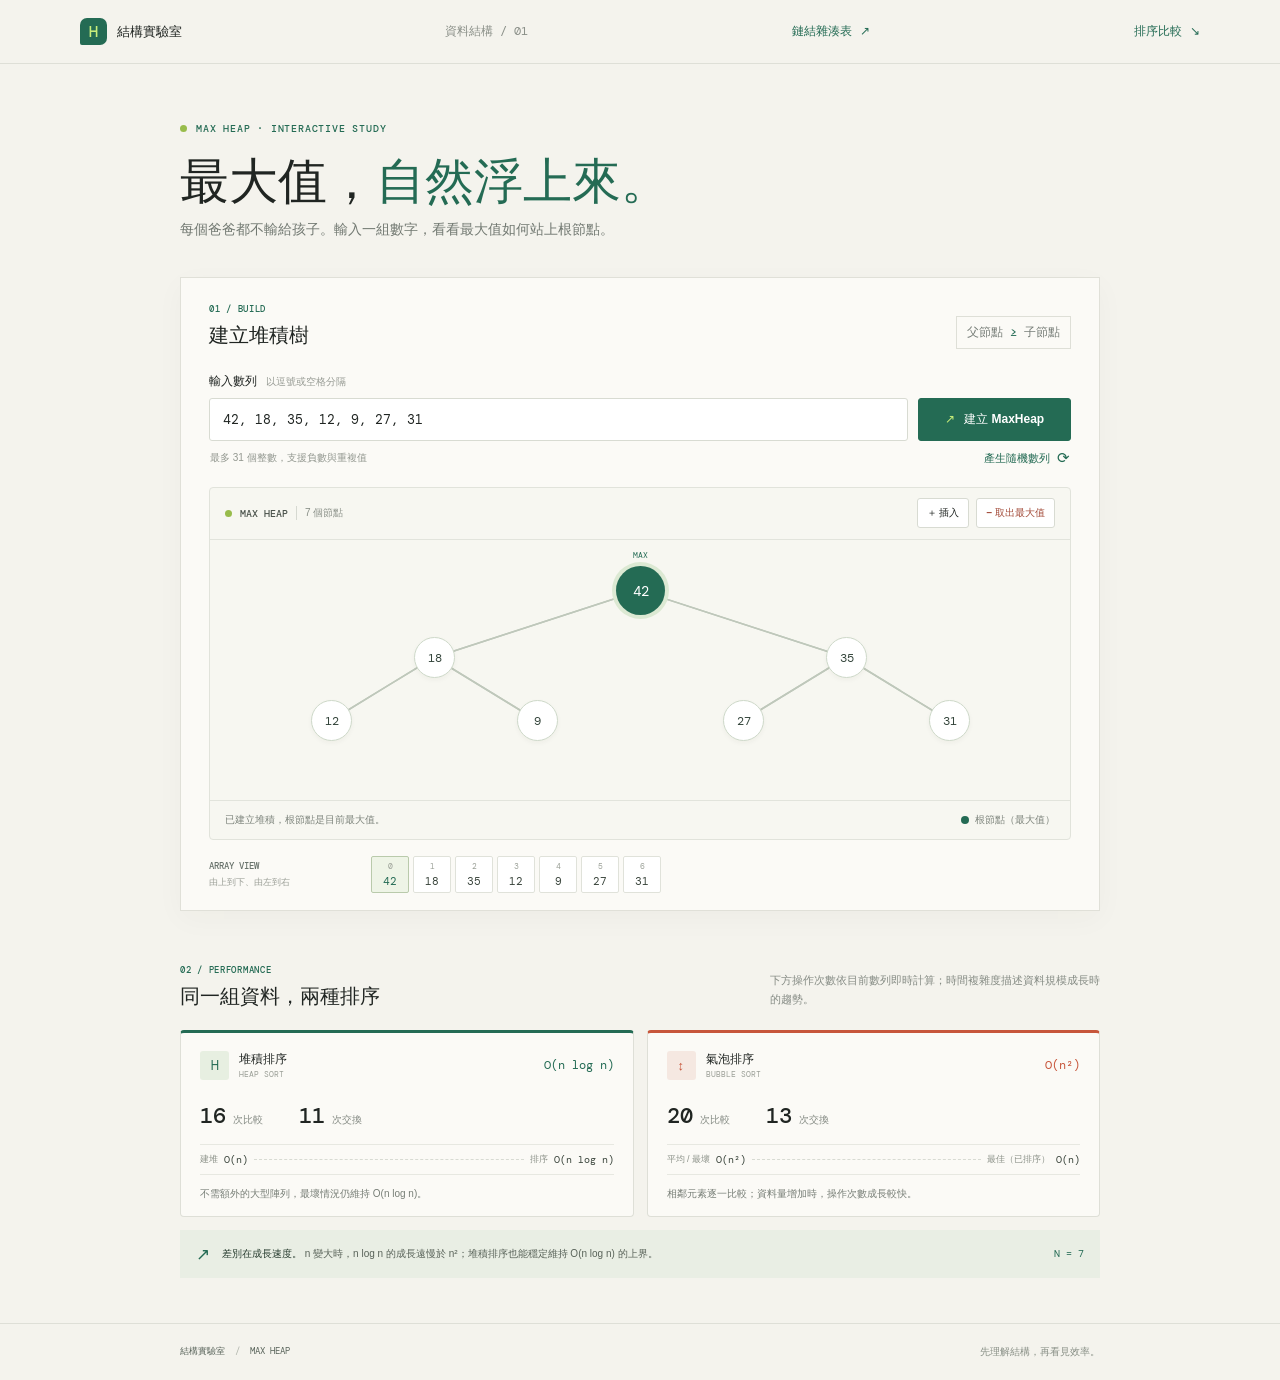
==== commit b8e949ad: "Version restored MaxHeap assets" ====
--- a/index.html
+++ b/index.html
@@ -9,8 +9,8 @@
     <link rel="preconnect" href="https://fonts.googleapis.com" />
     <link rel="preconnect" href="https://fonts.gstatic.com" crossorigin />
     <link href="https://fonts.googleapis.com/css2?family=DM+Mono:wght@400;500&family=IBM+Plex+Sans+TC:wght@400;500;600;700&display=swap" rel="stylesheet" />
-    <link rel="stylesheet" href="./styles.css" />
-    <script src="./app.js" defer></script>
+    <link rel="stylesheet" href="./styles.css?v=3" />
+    <script src="./app.js?v=3" defer></script>
   </head>
   <body>
     <header class="topbar">
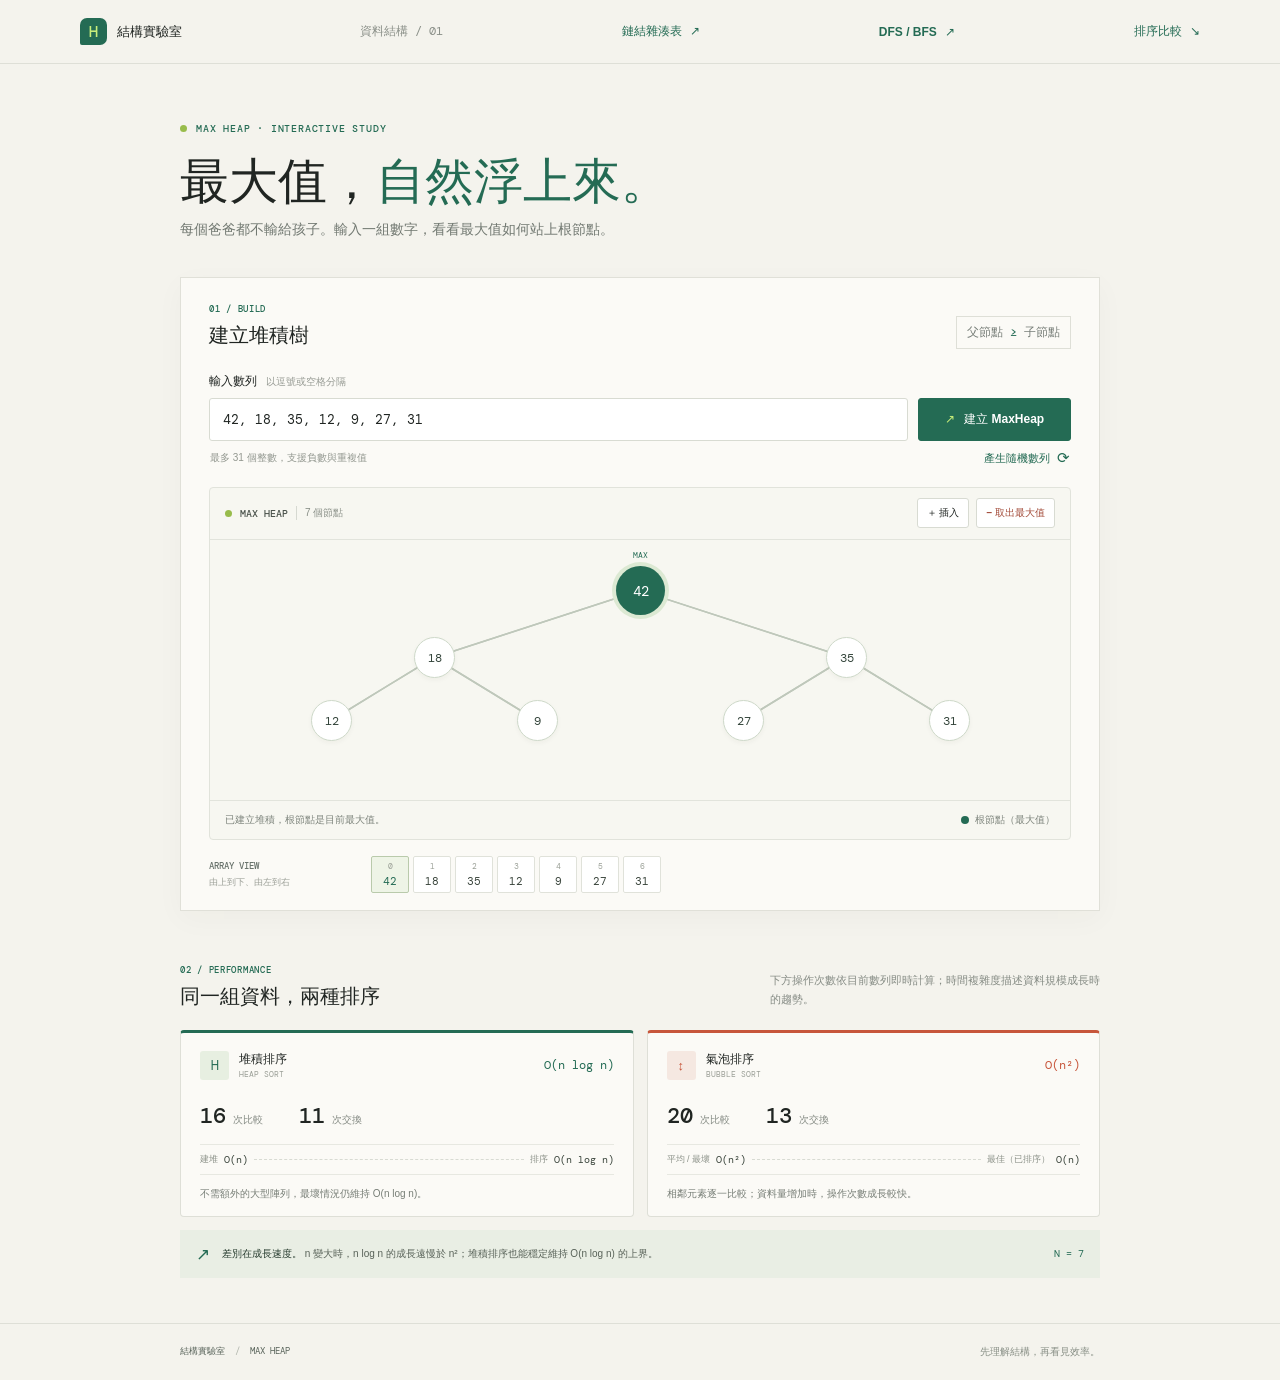
==== commit b7d1f0c6: "Add graph traversal learning page" ====
--- a/index.html
+++ b/index.html
@@ -17,6 +17,7 @@
       <a class="wordmark" href="#top" aria-label="MaxHeap 首頁"><span class="brand-mark">H</span><span>結構實驗室</span></a>
       <span class="topbar-note">資料結構 / 01</span>
       <a class="top-link" href="./hash-table/">鏈結雜湊表 <span aria-hidden="true">↗</span></a>
+      <a class="top-link" href="./graph-traversal/">DFS / BFS <span aria-hidden="true">↗</span></a>
       <a class="top-link" href="#compare">排序比較 <span aria-hidden="true">↘</span></a>
     </header>
 
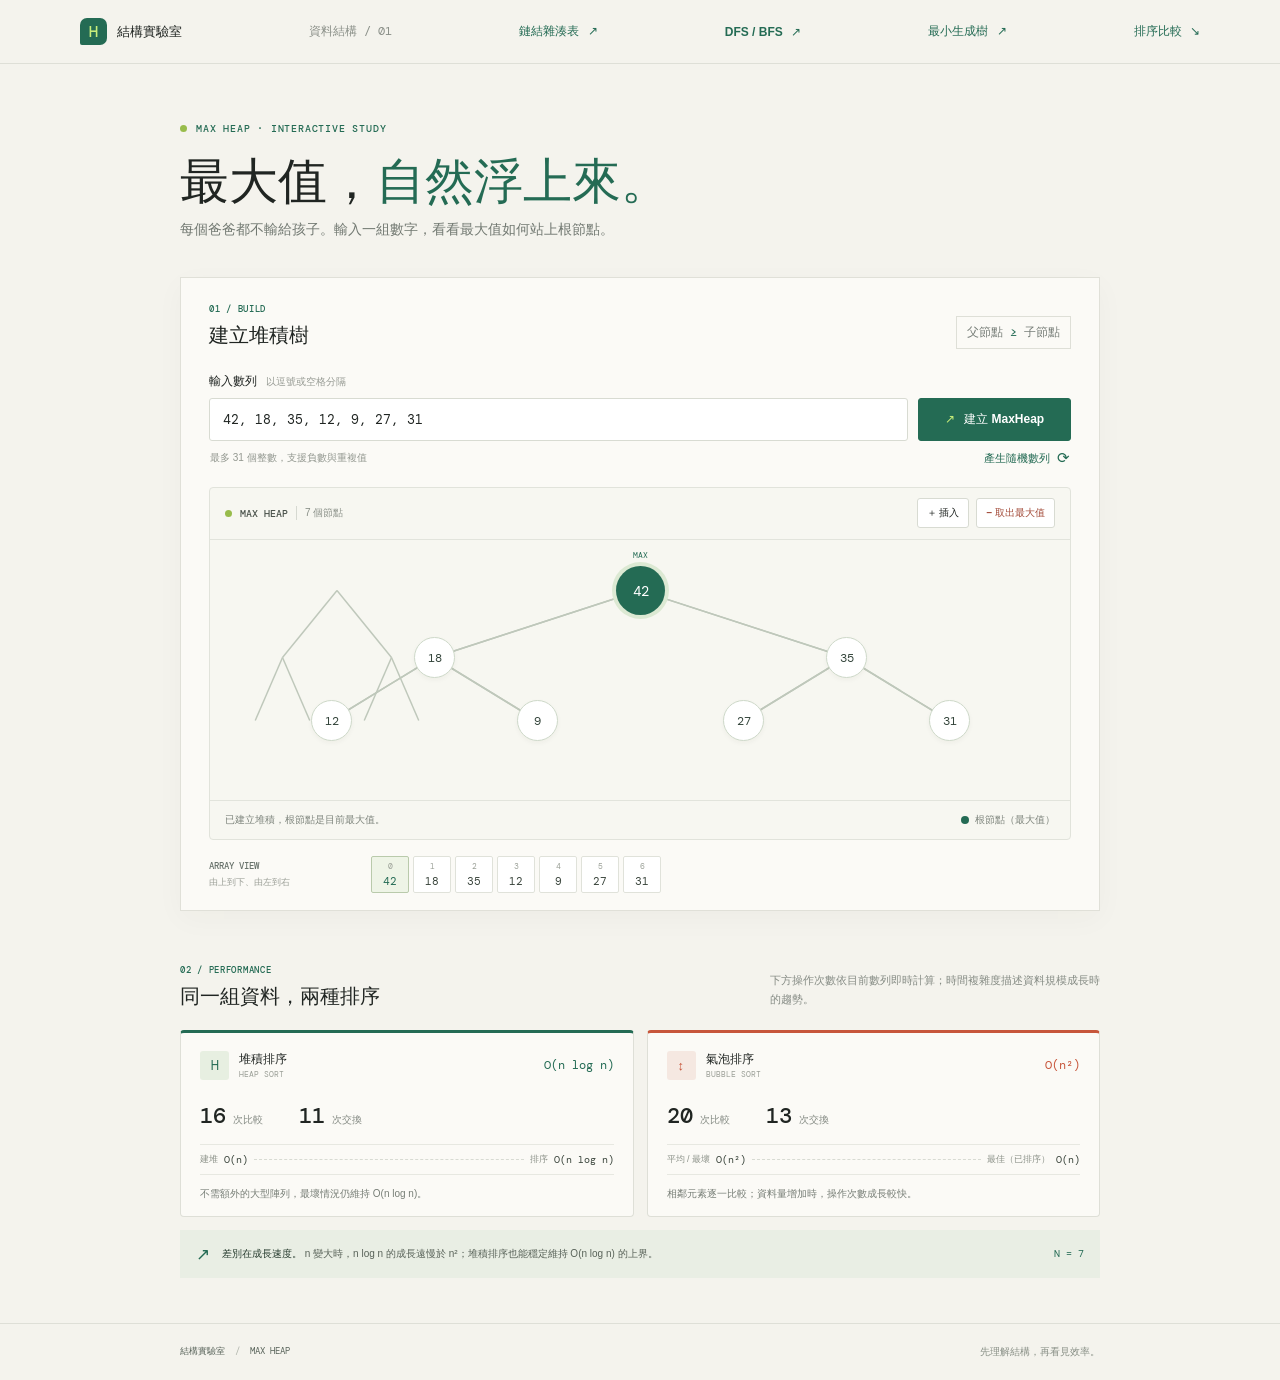
==== commit b760ab4d: "Add interactive MST learning page Co-authored-by: Copilot <223556219+Copilot@users.noreply.github.co" ====
--- a/index.html
+++ b/index.html
@@ -18,6 +18,7 @@
       <span class="topbar-note">資料結構 / 01</span>
       <a class="top-link" href="./hash-table/">鏈結雜湊表 <span aria-hidden="true">↗</span></a>
       <a class="top-link" href="./graph-traversal/">DFS / BFS <span aria-hidden="true">↗</span></a>
+      <a class="top-link" href="./minimum-spanning-tree/">最小生成樹 <span aria-hidden="true">↗</span></a>
       <a class="top-link" href="#compare">排序比較 <span aria-hidden="true">↘</span></a>
     </header>
 
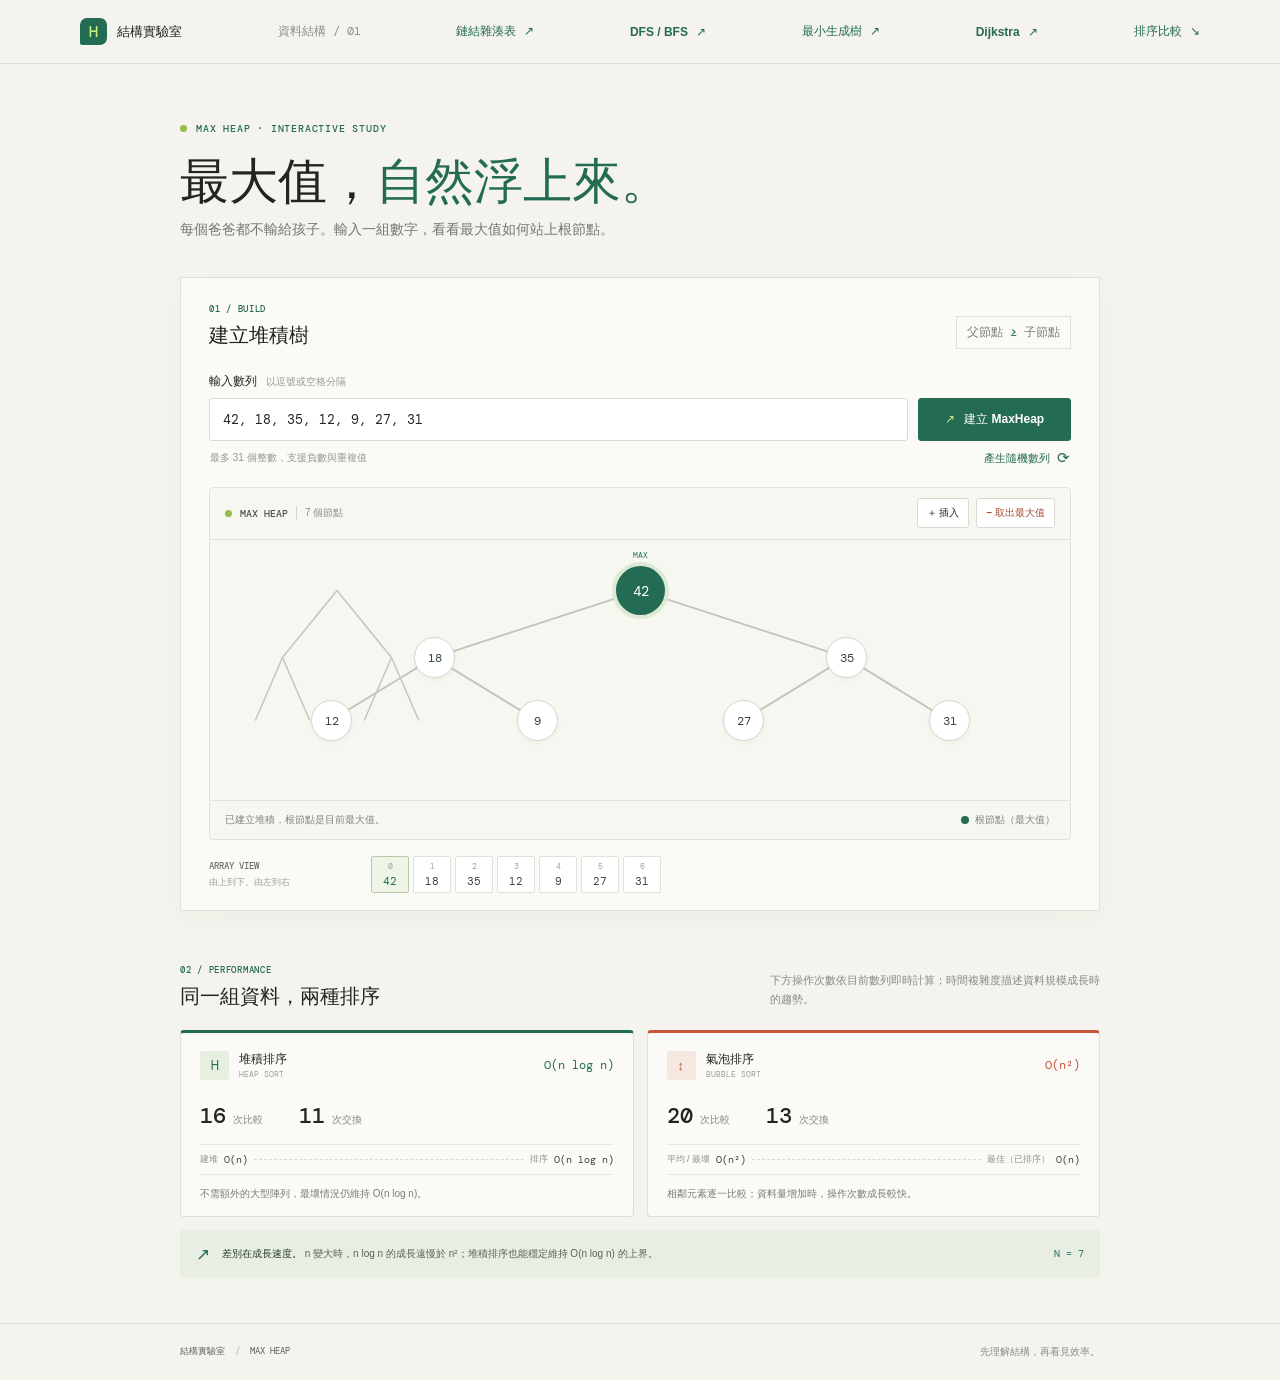
==== commit f7db7c5b: "Add interactive Dijkstra shortest path page Co-authored-by: Copilot <223556219+Copilot@users.noreply" ====
--- a/index.html
+++ b/index.html
@@ -19,6 +19,7 @@
       <a class="top-link" href="./hash-table/">鏈結雜湊表 <span aria-hidden="true">↗</span></a>
       <a class="top-link" href="./graph-traversal/">DFS / BFS <span aria-hidden="true">↗</span></a>
       <a class="top-link" href="./minimum-spanning-tree/">最小生成樹 <span aria-hidden="true">↗</span></a>
+      <a class="top-link" href="./dijkstra/">Dijkstra <span aria-hidden="true">↗</span></a>
       <a class="top-link" href="#compare">排序比較 <span aria-hidden="true">↘</span></a>
     </header>
 
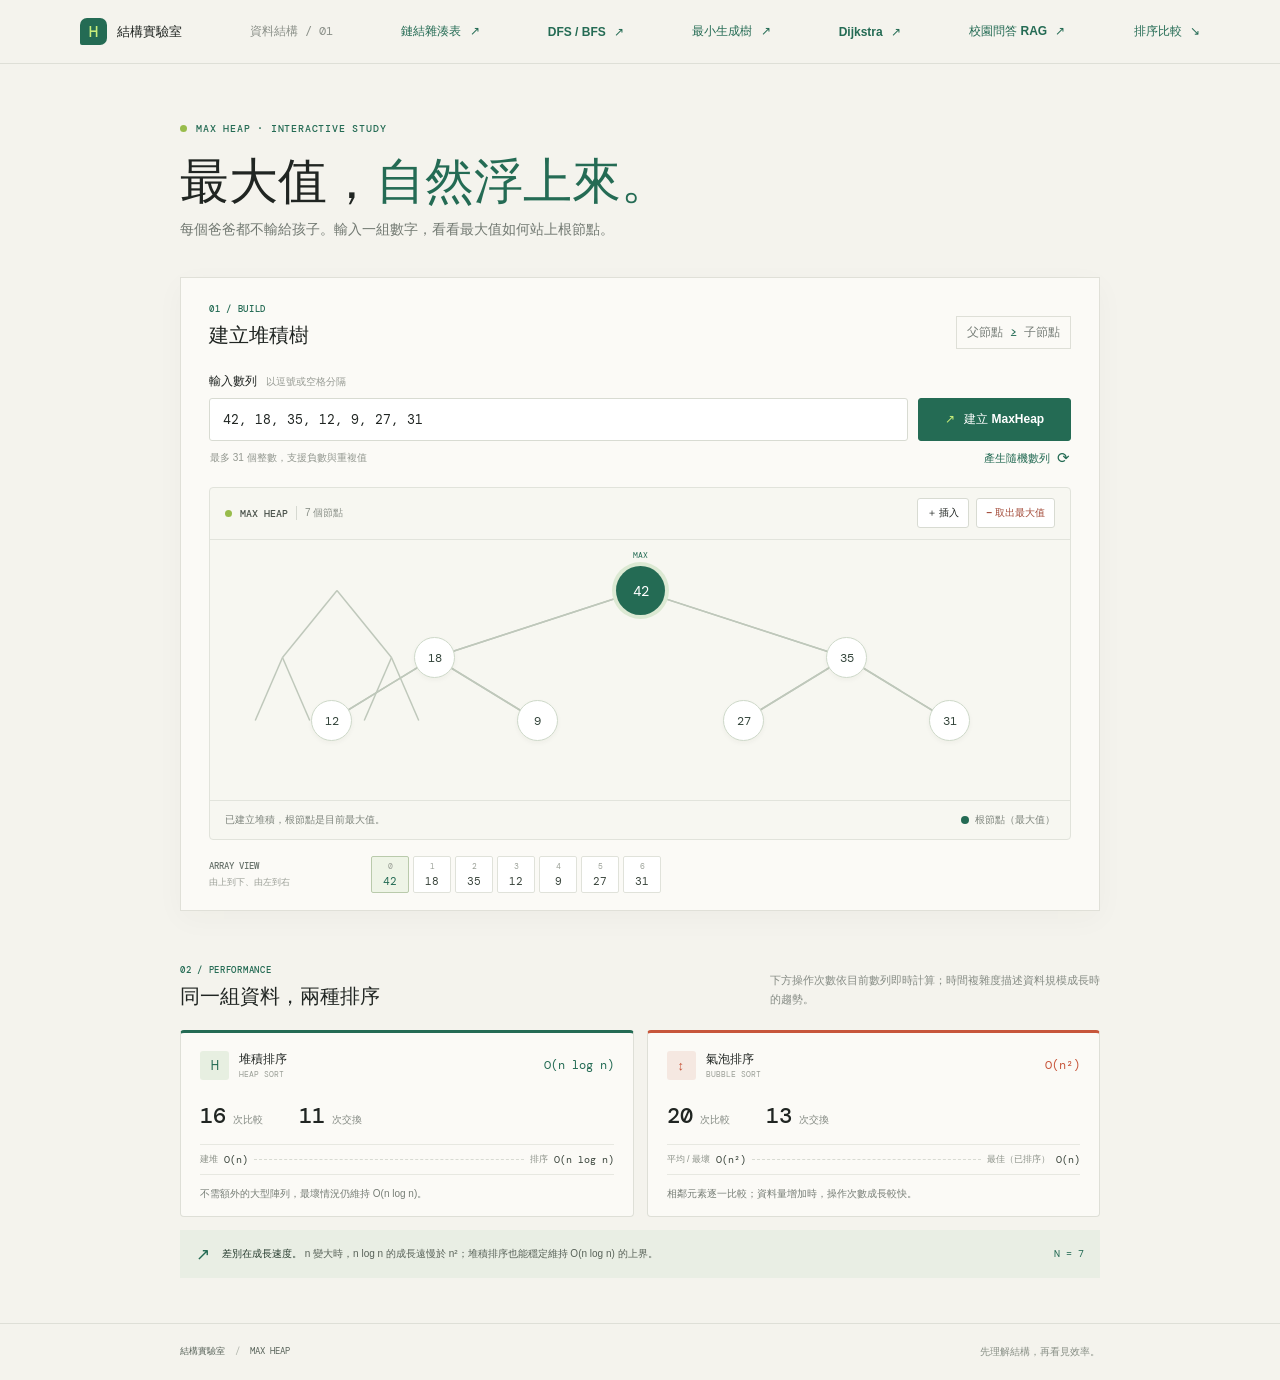
==== commit 2737632c: "Add campus RAG Q&A demo Co-authored-by: Copilot <223556219+Copilot@users.noreply.github.com>" ====
--- a/index.html
+++ b/index.html
@@ -20,6 +20,7 @@
       <a class="top-link" href="./graph-traversal/">DFS / BFS <span aria-hidden="true">↗</span></a>
       <a class="top-link" href="./minimum-spanning-tree/">最小生成樹 <span aria-hidden="true">↗</span></a>
       <a class="top-link" href="./dijkstra/">Dijkstra <span aria-hidden="true">↗</span></a>
+      <a class="top-link" href="./campus-rag/">校園問答 RAG <span aria-hidden="true">↗</span></a>
       <a class="top-link" href="#compare">排序比較 <span aria-hidden="true">↘</span></a>
     </header>
 
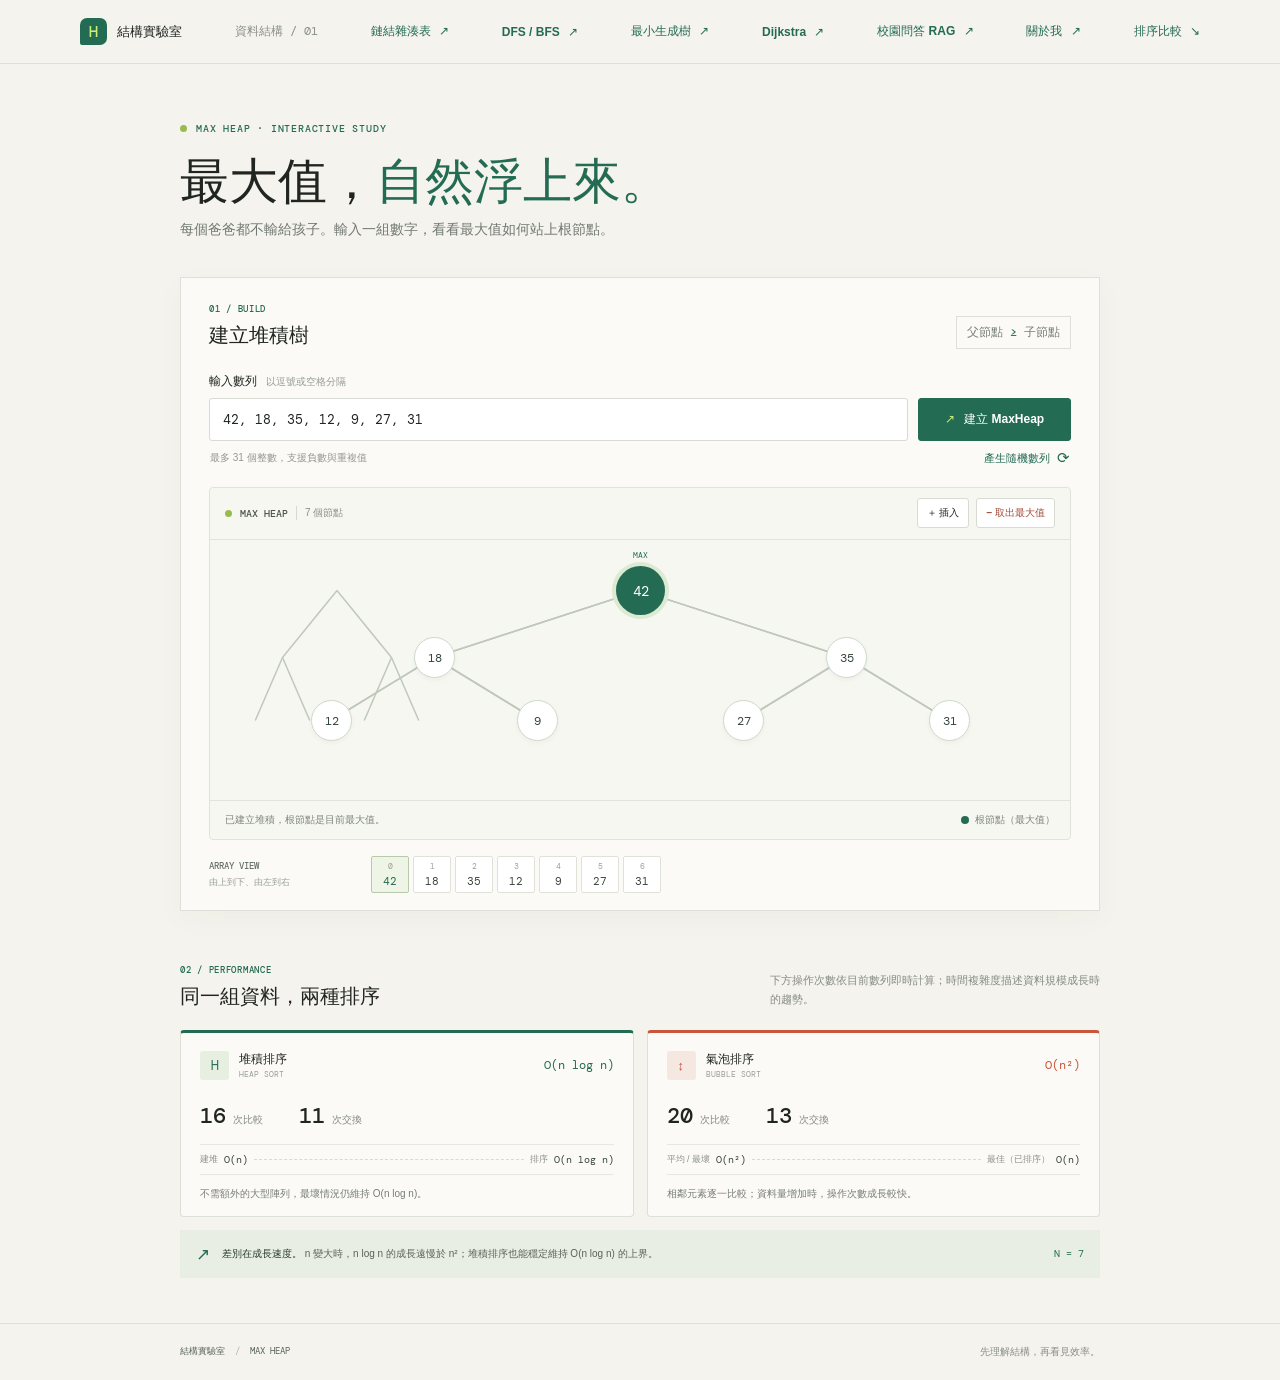
==== commit 183cc16a: "Add about me RAG Q&A page Co-authored-by: Copilot <223556219+Copilot@users.noreply.github.com>" ====
--- a/index.html
+++ b/index.html
@@ -21,6 +21,7 @@
       <a class="top-link" href="./minimum-spanning-tree/">最小生成樹 <span aria-hidden="true">↗</span></a>
       <a class="top-link" href="./dijkstra/">Dijkstra <span aria-hidden="true">↗</span></a>
       <a class="top-link" href="./campus-rag/">校園問答 RAG <span aria-hidden="true">↗</span></a>
+      <a class="top-link" href="./about-me/">關於我 <span aria-hidden="true">↗</span></a>
       <a class="top-link" href="#compare">排序比較 <span aria-hidden="true">↘</span></a>
     </header>
 
